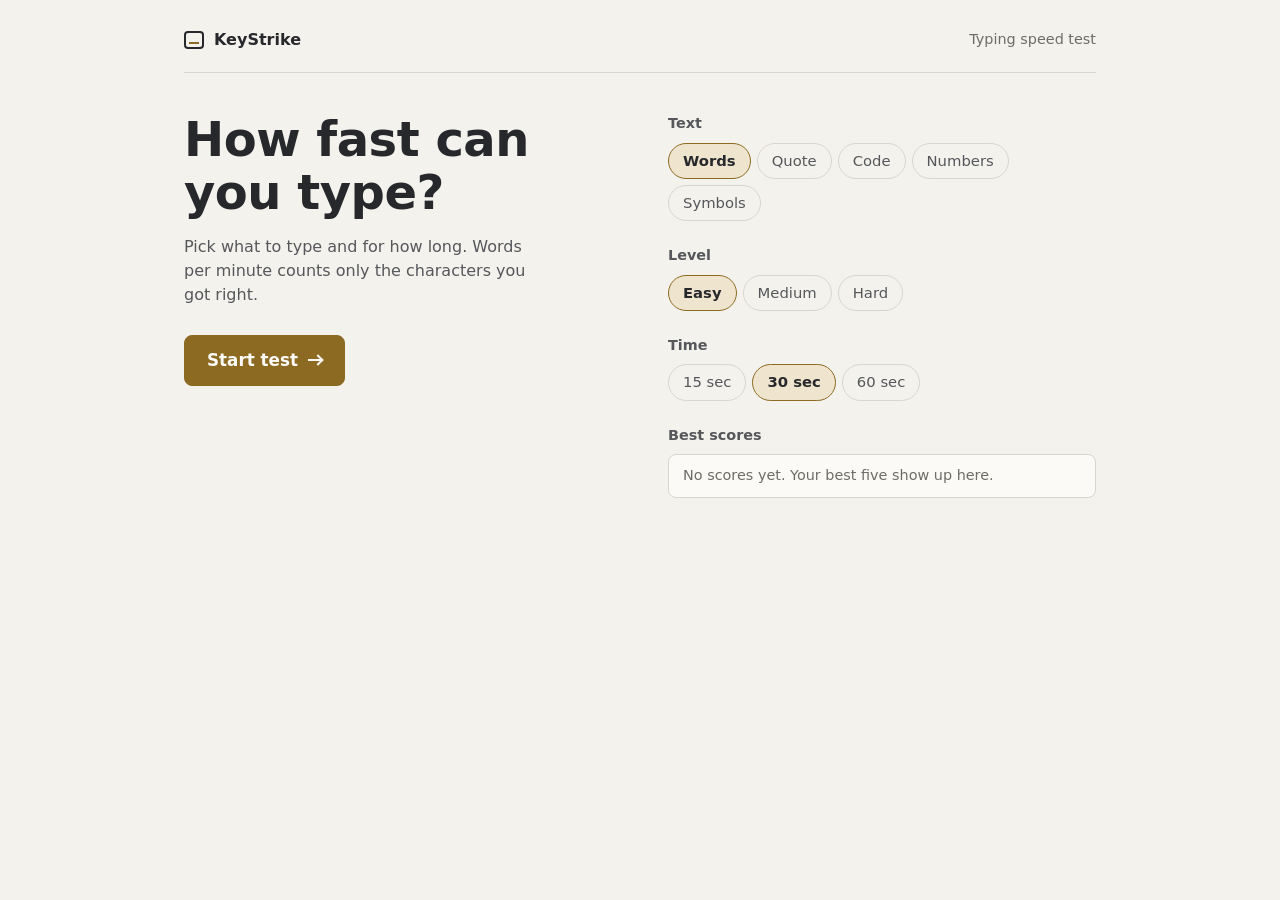
==== index.html @ 56f87ef2 "Add files via upload" ====
<!DOCTYPE html>
<html lang="en">
<head>
  <meta charset="UTF-8">
  <meta name="viewport" content="width=device-width, initial-scale=1">
  <title>KeyStrike | Typing speed test</title>
  <meta name="description" content="A typing speed test with words, quotes, code, numbers, and symbols. Best scores stay in your browser.">
  <link rel="stylesheet" href="css/style.css">
</head>
<body>
  <main class="app">
    <header class="header">
      <a href="index.html" class="brand"><span class="brand__mark" aria-hidden="true"></span>KeyStrike</a>
      <span class="header__note">Typing speed test</span>
    </header>

    <div class="home">
      <section class="home__intro">
        <h1 class="home__title">How fast can you type?</h1>
        <p class="home__lede">Pick what to type and for how long. Words per minute counts only the characters you got right.</p>
        <a href="test.html" class="btn btn--primary btn--large" id="startBtn">Start test<span class="arrow-icon" aria-hidden="true"></span></a>
      </section>

      <section class="home__settings" aria-label="Test settings">
        <div class="setting">
          <p class="setting__label" id="modeLabel">Text</p>
          <div class="choices" role="group" aria-labelledby="modeLabel">
            <button type="button" class="choice" data-setting="mode" data-value="normal">Words</button>
            <button type="button" class="choice" data-setting="mode" data-value="quote">Quote</button>
            <button type="button" class="choice" data-setting="mode" data-value="code">Code</button>
            <button type="button" class="choice" data-setting="mode" data-value="numbers">Numbers</button>
            <button type="button" class="choice" data-setting="mode" data-value="symbols">Symbols</button>
          </div>
        </div>

        <div class="setting">
          <p class="setting__label" id="levelLabel">Level</p>
          <div class="choices" role="group" aria-labelledby="levelLabel">
            <button type="button" class="choice" data-setting="level" data-value="easy">Easy</button>
            <button type="button" class="choice" data-setting="level" data-value="medium">Medium</button>
            <button type="button" class="choice" data-setting="level" data-value="hard">Hard</button>
          </div>
        </div>

        <div class="setting">
          <p class="setting__label" id="timeLabel">Time</p>
          <div class="choices" role="group" aria-labelledby="timeLabel">
            <button type="button" class="choice" data-setting="time" data-value="15">15 sec</button>
            <button type="button" class="choice" data-setting="time" data-value="30">30 sec</button>
            <button type="button" class="choice" data-setting="time" data-value="60">60 sec</button>
          </div>
        </div>

        <div class="setting">
          <p class="setting__label">Best scores</p>
          <ol class="scores" id="bestScores"></ol>
        </div>
      </section>
    </div>
  </main>

  <script src="js/config.js"></script>
  <script src="js/home.js"></script>
</body>
</html>
---- css/style.css ----
:root {
  color-scheme: light dark;
  --bg: #F4F2ED;
  --surface: #FBFAF7;
  --surface-2: #ECE9E2;
  --border: #DAD6CD;
  --text: #26282B;
  --text-soft: #55575A;
  --muted: #6E6C67;
  --accent: #8C6A22;
  --accent-soft: #EFE5CF;
  --on-accent: #FBFAF7;
  --right: #3B6B46;
  --wrong: #A6433A;
  --wrong-soft: #F3DDD8;
  --font: system-ui, -apple-system, "Segoe UI", Roboto, "Helvetica Neue", Arial, sans-serif;
  --mono: ui-monospace, "Cascadia Mono", "SF Mono", Consolas, "Liberation Mono", monospace;
}

@media (prefers-color-scheme: dark) {
  :root {
    --bg: #1C1E21;
    --surface: #24272B;
    --surface-2: #2D3035;
    --border: #3A3E44;
    --text: #E6E3DC;
    --text-soft: #B5B1A9;
    --muted: #9A968F;
    --accent: #D8B676;
    --accent-soft: #3A3427;
    --on-accent: #1C1E21;
    --right: #9CC6A3;
    --wrong: #E89A90;
    --wrong-soft: #4A2E2B;
  }
}

*, *::before, *::after { box-sizing: border-box; margin: 0; padding: 0; }

body {
  font-family: var(--font);
  background: var(--bg);
  color: var(--text);
  line-height: 1.5;
  min-height: 100vh;
}

a { color: inherit; }
button, input { font: inherit; color: inherit; }
button { cursor: pointer; background: none; border: none; }
ol { list-style: none; }

:focus-visible { outline: 2px solid var(--accent); outline-offset: 2px; }

.visually-hidden {
  position: absolute;
  width: 1px;
  height: 1px;
  overflow: hidden;
  clip-path: inset(50%);
  white-space: nowrap;
}

.app {
  max-width: 960px;
  margin: 0 auto;
  padding: 28px 24px 64px;
}

.header {
  display: flex;
  justify-content: space-between;
  align-items: center;
  gap: 16px;
  padding-bottom: 20px;
  margin-bottom: 40px;
  border-bottom: 1px solid var(--border);
}
.header__note { color: var(--muted); font-size: 0.9rem; }

.brand {
  display: inline-flex;
  align-items: center;
  gap: 10px;
  font-weight: 700;
  text-decoration: none;
}
.brand__mark {
  width: 20px;
  height: 18px;
  border: 2px solid currentColor;
  border-radius: 4px;
  position: relative;
}
.brand__mark::after {
  content: "";
  position: absolute;
  left: 3px;
  right: 3px;
  bottom: 3px;
  height: 2px;
  background: var(--accent);
}

.btn {
  display: inline-flex;
  align-items: center;
  gap: 10px;
  padding: 9px 18px;
  border: 1px solid var(--border);
  border-radius: 8px;
  background: var(--surface);
  font-weight: 600;
  text-decoration: none;
}
.btn:hover { background: var(--surface-2); }
.btn--primary { background: var(--accent); border-color: var(--accent); color: var(--on-accent); }
.btn--primary:hover { background: var(--accent); filter: brightness(0.94); }
.btn--quiet { border-color: transparent; background: none; color: var(--text-soft); }
.btn--quiet:hover { background: var(--surface-2); color: var(--text); }
.btn--large { padding: 12px 22px; font-size: 1.05rem; }

.arrow-icon {
  width: 14px;
  height: 2px;
  background: currentColor;
  position: relative;
}
.arrow-icon::after {
  content: "";
  position: absolute;
  right: 0;
  top: 50%;
  width: 8px;
  height: 8px;
  border-top: 2px solid currentColor;
  border-right: 2px solid currentColor;
  transform: translateY(-50%) rotate(45deg);
}

.restart-icon {
  width: 13px;
  height: 13px;
  border: 2px solid currentColor;
  border-right-color: transparent;
  border-radius: 50%;
}

.home {
  display: grid;
  grid-template-columns: 1fr 1fr;
  gap: 56px;
  align-items: start;
}
.home__title {
  font-size: clamp(2rem, 5vw, 3rem);
  line-height: 1.1;
  letter-spacing: -0.01em;
  margin-bottom: 16px;
}
.home__lede { color: var(--text-soft); max-width: 36ch; margin-bottom: 28px; }

.setting + .setting { margin-top: 24px; }
.setting__label { font-size: 0.9rem; font-weight: 600; color: var(--text-soft); margin-bottom: 8px; }

.choices { display: flex; flex-wrap: wrap; gap: 6px; }
.choice {
  padding: 6px 14px;
  border: 1px solid var(--border);
  border-radius: 999px;
  color: var(--text-soft);
  font-size: 0.925rem;
}
.choice:hover { color: var(--text); background: var(--surface); }
.choice[aria-pressed="true"] { background: var(--accent-soft); border-color: var(--accent); color: var(--text); font-weight: 600; }

.scores { border: 1px solid var(--border); border-radius: 8px; background: var(--surface); }
.scores__row,
.scores__empty {
  display: grid;
  grid-template-columns: 5.5rem 3.5rem 1fr auto;
  gap: 12px;
  padding: 10px 14px;
  font-size: 0.9rem;
  color: var(--text-soft);
}
.scores__empty { display: block; color: var(--muted); }
.scores__row + .scores__row { border-top: 1px solid var(--border); }
.scores__wpm { color: var(--text); font-weight: 600; }
.scores__date { color: var(--muted); }

.live {
  display: grid;
  grid-template-columns: repeat(4, 1fr);
  gap: 12px;
  margin-bottom: 16px;
}
.live div,
.result-grid div {
  background: var(--surface);
  border: 1px solid var(--border);
  border-radius: 8px;
  padding: 10px 14px;
}
.live dt,
.result-grid dt { font-size: 0.85rem; color: var(--muted); }
.live dd,
.result-grid dd { font-size: 1.5rem; font-weight: 650; font-variant-numeric: tabular-nums; }

.words-wrap {
  position: relative;
  font-family: var(--mono);
  font-size: 1.35rem;
  line-height: 2.2;
  box-sizing: content-box;
  height: 6.6em;
  padding: 0 24px;
  overflow: hidden;
  scroll-behavior: smooth;
  background: var(--surface);
  border: 1px solid var(--border);
  border-radius: 10px;
  cursor: text;
}
.words { color: var(--muted); user-select: none; }
.word { display: inline-block; vertical-align: top; white-space: pre; }
.char { position: relative; }
.char.is-right { color: var(--right); }
.char.is-wrong { color: var(--wrong); text-decoration: underline; text-underline-offset: 4px; }
.char--space.is-wrong { background: var(--wrong-soft); text-decoration: none; }
.char.is-cursor::before {
  content: "";
  position: absolute;
  left: -1px;
  top: 0.35em;
  bottom: 0.3em;
  width: 2px;
  background: var(--accent);
  animation: blink 1s step-end infinite;
}
@keyframes blink { 50% { opacity: 0; } }

.focus-hint {
  position: absolute;
  inset: 0;
  display: grid;
  place-items: center;
  font-family: var(--font);
  font-size: 1rem;
  color: var(--text);
  background: color-mix(in srgb, var(--surface) 82%, transparent);
}
.focus-hint[hidden] { display: none; }

.typing-input {
  position: absolute;
  opacity: 0;
  width: 1px;
  height: 1px;
  pointer-events: none;
}

.test-tip { color: var(--muted); font-size: 0.875rem; margin: 12px 2px 28px; }

.keyboard { display: grid; gap: 6px; justify-content: center; margin-bottom: 28px; }
.kb-row { display: flex; gap: 6px; justify-content: center; }
.key {
  width: 38px;
  height: 38px;
  display: grid;
  place-items: center;
  border: 1px solid var(--border);
  border-radius: 6px;
  background: var(--surface);
  color: var(--muted);
  font-family: var(--mono);
  font-size: 0.85rem;
  transition: background 0.2s, color 0.2s, border-color 0.2s;
}
.key--space { width: 260px; }
.key--right { background: var(--accent-soft); border-color: var(--accent); color: var(--text); transition: none; }
.key--wrong { background: var(--wrong-soft); border-color: var(--wrong); color: var(--wrong); transition: none; }

.actions { display: flex; gap: 10px; flex-wrap: wrap; }
.actions--center { justify-content: center; }

.result { text-align: center; padding: 20px 0 32px; }
.result__label { color: var(--muted); }
.result__wpm { font-size: clamp(4rem, 14vw, 6.5rem); font-weight: 700; line-height: 1; margin: 6px 0 14px; font-variant-numeric: tabular-nums; }
.result__verdict { color: var(--text-soft); max-width: 44ch; margin: 0 auto; }

.result-grid {
  display: grid;
  grid-template-columns: repeat(4, 1fr);
  gap: 12px;
  margin-bottom: 32px;
}

@media (max-width: 760px) {
  .home { grid-template-columns: 1fr; gap: 40px; }
  .live,
  .result-grid { grid-template-columns: repeat(2, 1fr); }
  .keyboard { display: none; }
  .words-wrap { font-size: 1.15rem; padding: 0 18px; }
}

@media (max-width: 420px) {
  .app { padding: 20px 16px 48px; }
  .header__note { display: none; }
  .scores__row { grid-template-columns: 4.5rem 3rem 1fr; }
  .scores__date { display: none; }
}

@media (prefers-reduced-motion: reduce) {
  .words-wrap { scroll-behavior: auto; }
  .char.is-cursor::before { animation: none; }
}
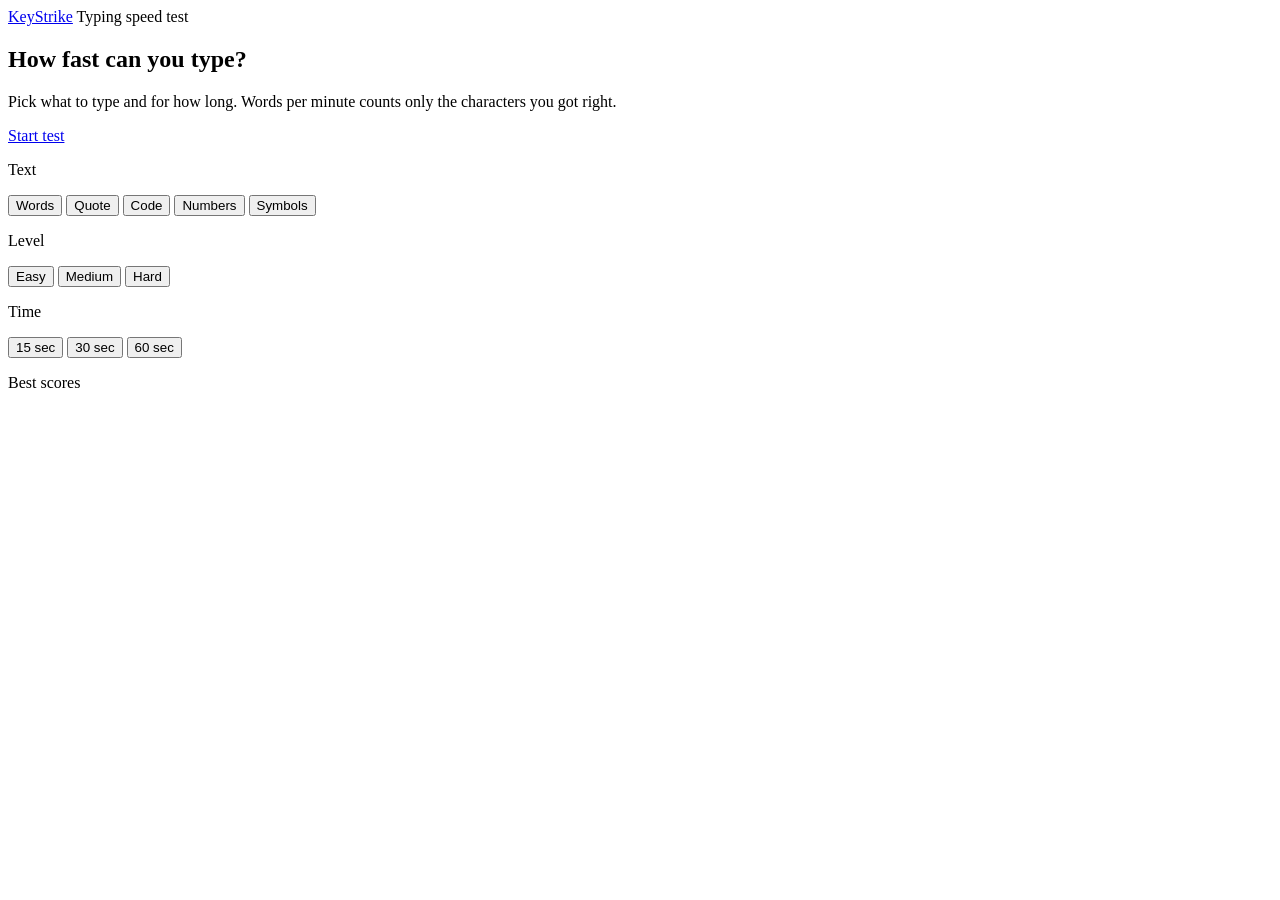
==== commit c10796f2: "Update index.html" ====
--- a/index.html
+++ b/index.html
@@ -5,7 +5,7 @@
   <meta name="viewport" content="width=device-width, initial-scale=1">
   <title>KeyStrike | Typing speed test</title>
   <meta name="description" content="A typing speed test with words, quotes, code, numbers, and symbols. Best scores stay in your browser.">
-  <link rel="stylesheet" href="css/style.css">
+  <link rel="stylesheet" href="style.css">
 </head>
 <body>
   <main class="app">
@@ -59,7 +59,7 @@
     </div>
   </main>
 
-  <script src="js/config.js"></script>
-  <script src="js/home.js"></script>
+  <script src="config.js"></script>
+  <script src="home.js"></script>
 </body>
 </html>
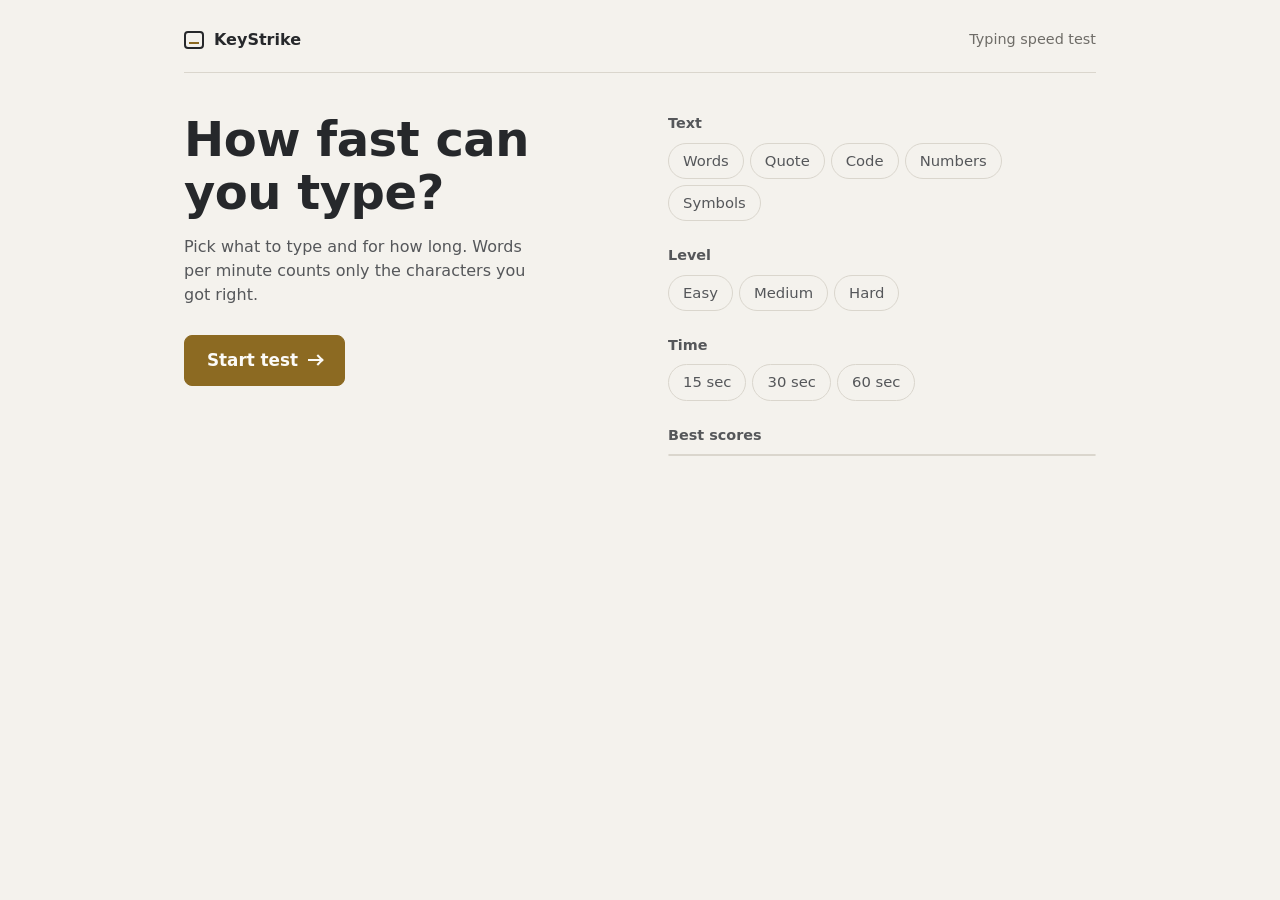
==== commit aa5a3f52: "Update stylesheet link path in index.html" ====
--- a/index.html
+++ b/index.html
@@ -5,7 +5,7 @@
   <meta name="viewport" content="width=device-width, initial-scale=1">
   <title>KeyStrike | Typing speed test</title>
   <meta name="description" content="A typing speed test with words, quotes, code, numbers, and symbols. Best scores stay in your browser.">
-  <link rel="stylesheet" href="style.css">
+  <link rel="stylesheet" href="css/style.css">
 </head>
 <body>
   <main class="app">
--- a/css/style.css
+++ b/css/style.css
@@ -0,0 +1,317 @@
+:root {
+  color-scheme: light dark;
+  --bg: #F4F2ED;
+  --surface: #FBFAF7;
+  --surface-2: #ECE9E2;
+  --border: #DAD6CD;
+  --text: #26282B;
+  --text-soft: #55575A;
+  --muted: #6E6C67;
+  --accent: #8C6A22;
+  --accent-soft: #EFE5CF;
+  --on-accent: #FBFAF7;
+  --right: #3B6B46;
+  --wrong: #A6433A;
+  --wrong-soft: #F3DDD8;
+  --font: system-ui, -apple-system, "Segoe UI", Roboto, "Helvetica Neue", Arial, sans-serif;
+  --mono: ui-monospace, "Cascadia Mono", "SF Mono", Consolas, "Liberation Mono", monospace;
+}
+
+@media (prefers-color-scheme: dark) {
+  :root {
+    --bg: #1C1E21;
+    --surface: #24272B;
+    --surface-2: #2D3035;
+    --border: #3A3E44;
+    --text: #E6E3DC;
+    --text-soft: #B5B1A9;
+    --muted: #9A968F;
+    --accent: #D8B676;
+    --accent-soft: #3A3427;
+    --on-accent: #1C1E21;
+    --right: #9CC6A3;
+    --wrong: #E89A90;
+    --wrong-soft: #4A2E2B;
+  }
+}
+
+*, *::before, *::after { box-sizing: border-box; margin: 0; padding: 0; }
+
+body {
+  font-family: var(--font);
+  background: var(--bg);
+  color: var(--text);
+  line-height: 1.5;
+  min-height: 100vh;
+}
+
+a { color: inherit; }
+button, input { font: inherit; color: inherit; }
+button { cursor: pointer; background: none; border: none; }
+ol { list-style: none; }
+
+:focus-visible { outline: 2px solid var(--accent); outline-offset: 2px; }
+
+.visually-hidden {
+  position: absolute;
+  width: 1px;
+  height: 1px;
+  overflow: hidden;
+  clip-path: inset(50%);
+  white-space: nowrap;
+}
+
+.app {
+  max-width: 960px;
+  margin: 0 auto;
+  padding: 28px 24px 64px;
+}
+
+.header {
+  display: flex;
+  justify-content: space-between;
+  align-items: center;
+  gap: 16px;
+  padding-bottom: 20px;
+  margin-bottom: 40px;
+  border-bottom: 1px solid var(--border);
+}
+.header__note { color: var(--muted); font-size: 0.9rem; }
+
+.brand {
+  display: inline-flex;
+  align-items: center;
+  gap: 10px;
+  font-weight: 700;
+  text-decoration: none;
+}
+.brand__mark {
+  width: 20px;
+  height: 18px;
+  border: 2px solid currentColor;
+  border-radius: 4px;
+  position: relative;
+}
+.brand__mark::after {
+  content: "";
+  position: absolute;
+  left: 3px;
+  right: 3px;
+  bottom: 3px;
+  height: 2px;
+  background: var(--accent);
+}
+
+.btn {
+  display: inline-flex;
+  align-items: center;
+  gap: 10px;
+  padding: 9px 18px;
+  border: 1px solid var(--border);
+  border-radius: 8px;
+  background: var(--surface);
+  font-weight: 600;
+  text-decoration: none;
+}
+.btn:hover { background: var(--surface-2); }
+.btn--primary { background: var(--accent); border-color: var(--accent); color: var(--on-accent); }
+.btn--primary:hover { background: var(--accent); filter: brightness(0.94); }
+.btn--quiet { border-color: transparent; background: none; color: var(--text-soft); }
+.btn--quiet:hover { background: var(--surface-2); color: var(--text); }
+.btn--large { padding: 12px 22px; font-size: 1.05rem; }
+
+.arrow-icon {
+  width: 14px;
+  height: 2px;
+  background: currentColor;
+  position: relative;
+}
+.arrow-icon::after {
+  content: "";
+  position: absolute;
+  right: 0;
+  top: 50%;
+  width: 8px;
+  height: 8px;
+  border-top: 2px solid currentColor;
+  border-right: 2px solid currentColor;
+  transform: translateY(-50%) rotate(45deg);
+}
+
+.restart-icon {
+  width: 13px;
+  height: 13px;
+  border: 2px solid currentColor;
+  border-right-color: transparent;
+  border-radius: 50%;
+}
+
+.home {
+  display: grid;
+  grid-template-columns: 1fr 1fr;
+  gap: 56px;
+  align-items: start;
+}
+.home__title {
+  font-size: clamp(2rem, 5vw, 3rem);
+  line-height: 1.1;
+  letter-spacing: -0.01em;
+  margin-bottom: 16px;
+}
+.home__lede { color: var(--text-soft); max-width: 36ch; margin-bottom: 28px; }
+
+.setting + .setting { margin-top: 24px; }
+.setting__label { font-size: 0.9rem; font-weight: 600; color: var(--text-soft); margin-bottom: 8px; }
+
+.choices { display: flex; flex-wrap: wrap; gap: 6px; }
+.choice {
+  padding: 6px 14px;
+  border: 1px solid var(--border);
+  border-radius: 999px;
+  color: var(--text-soft);
+  font-size: 0.925rem;
+}
+.choice:hover { color: var(--text); background: var(--surface); }
+.choice[aria-pressed="true"] { background: var(--accent-soft); border-color: var(--accent); color: var(--text); font-weight: 600; }
+
+.scores { border: 1px solid var(--border); border-radius: 8px; background: var(--surface); }
+.scores__row,
+.scores__empty {
+  display: grid;
+  grid-template-columns: 5.5rem 3.5rem 1fr auto;
+  gap: 12px;
+  padding: 10px 14px;
+  font-size: 0.9rem;
+  color: var(--text-soft);
+}
+.scores__empty { display: block; color: var(--muted); }
+.scores__row + .scores__row { border-top: 1px solid var(--border); }
+.scores__wpm { color: var(--text); font-weight: 600; }
+.scores__date { color: var(--muted); }
+
+.live {
+  display: grid;
+  grid-template-columns: repeat(4, 1fr);
+  gap: 12px;
+  margin-bottom: 16px;
+}
+.live div,
+.result-grid div {
+  background: var(--surface);
+  border: 1px solid var(--border);
+  border-radius: 8px;
+  padding: 10px 14px;
+}
+.live dt,
+.result-grid dt { font-size: 0.85rem; color: var(--muted); }
+.live dd,
+.result-grid dd { font-size: 1.5rem; font-weight: 650; font-variant-numeric: tabular-nums; }
+
+.words-wrap {
+  position: relative;
+  font-family: var(--mono);
+  font-size: 1.35rem;
+  line-height: 2.2;
+  box-sizing: content-box;
+  height: 6.6em;
+  padding: 0 24px;
+  overflow: hidden;
+  scroll-behavior: smooth;
+  background: var(--surface);
+  border: 1px solid var(--border);
+  border-radius: 10px;
+  cursor: text;
+}
+.words { color: var(--muted); user-select: none; }
+.word { display: inline-block; vertical-align: top; white-space: pre; }
+.char { position: relative; }
+.char.is-right { color: var(--right); }
+.char.is-wrong { color: var(--wrong); text-decoration: underline; text-underline-offset: 4px; }
+.char--space.is-wrong { background: var(--wrong-soft); text-decoration: none; }
+.char.is-cursor::before {
+  content: "";
+  position: absolute;
+  left: -1px;
+  top: 0.35em;
+  bottom: 0.3em;
+  width: 2px;
+  background: var(--accent);
+  animation: blink 1s step-end infinite;
+}
+@keyframes blink { 50% { opacity: 0; } }
+
+.focus-hint {
+  position: absolute;
+  inset: 0;
+  display: grid;
+  place-items: center;
+  font-family: var(--font);
+  font-size: 1rem;
+  color: var(--text);
+  background: color-mix(in srgb, var(--surface) 82%, transparent);
+}
+.focus-hint[hidden] { display: none; }
+
+.typing-input {
+  position: absolute;
+  opacity: 0;
+  width: 1px;
+  height: 1px;
+  pointer-events: none;
+}
+
+.test-tip { color: var(--muted); font-size: 0.875rem; margin: 12px 2px 28px; }
+
+.keyboard { display: grid; gap: 6px; justify-content: center; margin-bottom: 28px; }
+.kb-row { display: flex; gap: 6px; justify-content: center; }
+.key {
+  width: 38px;
+  height: 38px;
+  display: grid;
+  place-items: center;
+  border: 1px solid var(--border);
+  border-radius: 6px;
+  background: var(--surface);
+  color: var(--muted);
+  font-family: var(--mono);
+  font-size: 0.85rem;
+  transition: background 0.2s, color 0.2s, border-color 0.2s;
+}
+.key--space { width: 260px; }
+.key--right { background: var(--accent-soft); border-color: var(--accent); color: var(--text); transition: none; }
+.key--wrong { background: var(--wrong-soft); border-color: var(--wrong); color: var(--wrong); transition: none; }
+
+.actions { display: flex; gap: 10px; flex-wrap: wrap; }
+.actions--center { justify-content: center; }
+
+.result { text-align: center; padding: 20px 0 32px; }
+.result__label { color: var(--muted); }
+.result__wpm { font-size: clamp(4rem, 14vw, 6.5rem); font-weight: 700; line-height: 1; margin: 6px 0 14px; font-variant-numeric: tabular-nums; }
+.result__verdict { color: var(--text-soft); max-width: 44ch; margin: 0 auto; }
+
+.result-grid {
+  display: grid;
+  grid-template-columns: repeat(4, 1fr);
+  gap: 12px;
+  margin-bottom: 32px;
+}
+
+@media (max-width: 760px) {
+  .home { grid-template-columns: 1fr; gap: 40px; }
+  .live,
+  .result-grid { grid-template-columns: repeat(2, 1fr); }
+  .keyboard { display: none; }
+  .words-wrap { font-size: 1.15rem; padding: 0 18px; }
+}
+
+@media (max-width: 420px) {
+  .app { padding: 20px 16px 48px; }
+  .header__note { display: none; }
+  .scores__row { grid-template-columns: 4.5rem 3rem 1fr; }
+  .scores__date { display: none; }
+}
+
+@media (prefers-reduced-motion: reduce) {
+  .words-wrap { scroll-behavior: auto; }
+  .char.is-cursor::before { animation: none; }
+}
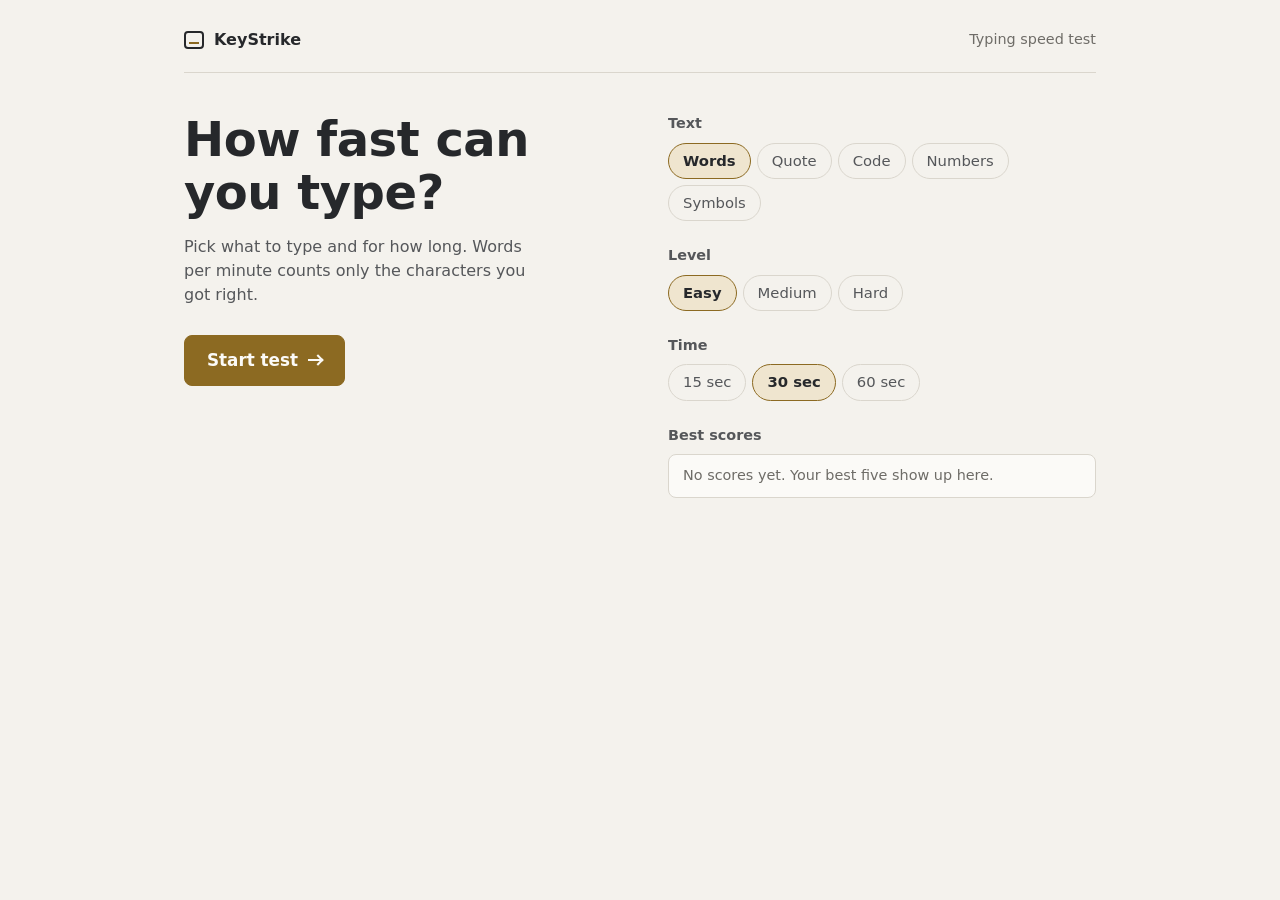
==== commit 2ec12e9e: "Update script source paths in index.html" ====
--- a/index.html
+++ b/index.html
@@ -59,7 +59,7 @@
     </div>
   </main>
 
-  <script src="config.js"></script>
-  <script src="home.js"></script>
+  <script src="js/config.js"></script>
+  <script src="js/home.js"></script>
 </body>
 </html>
